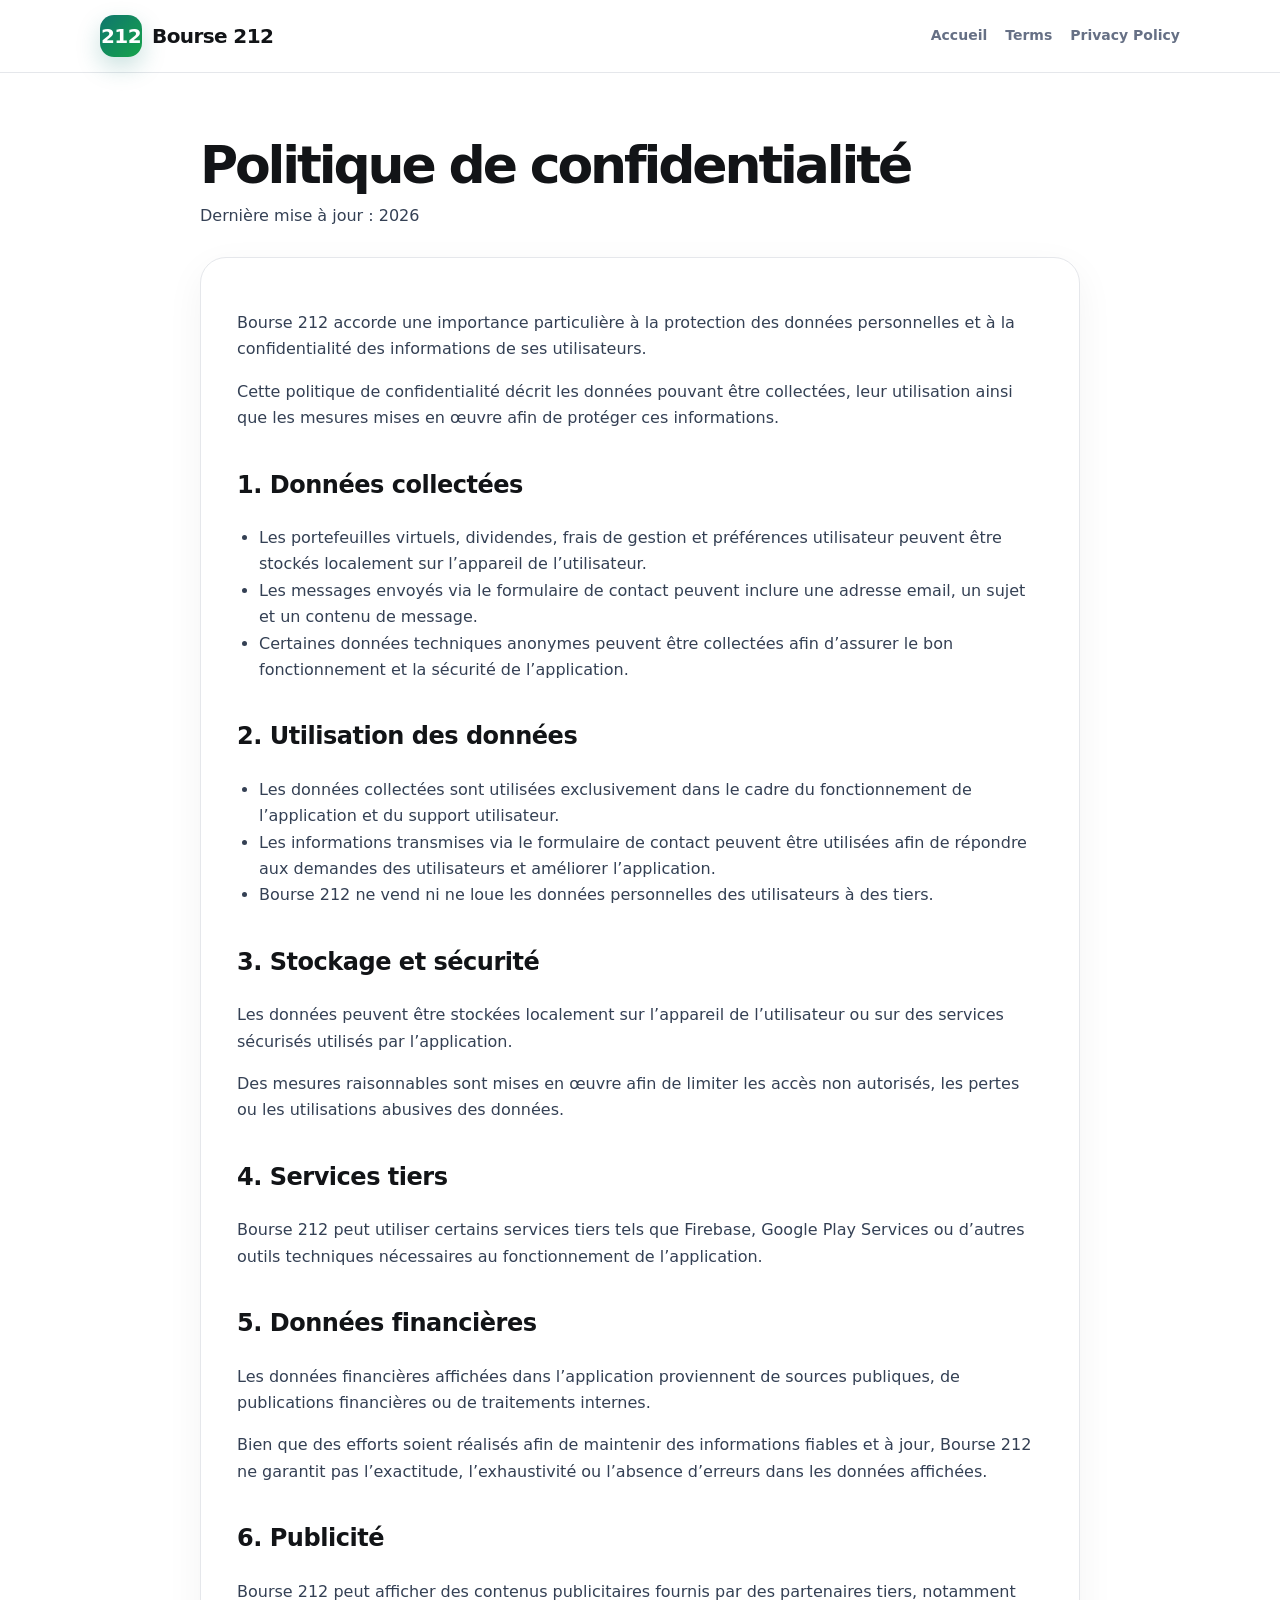
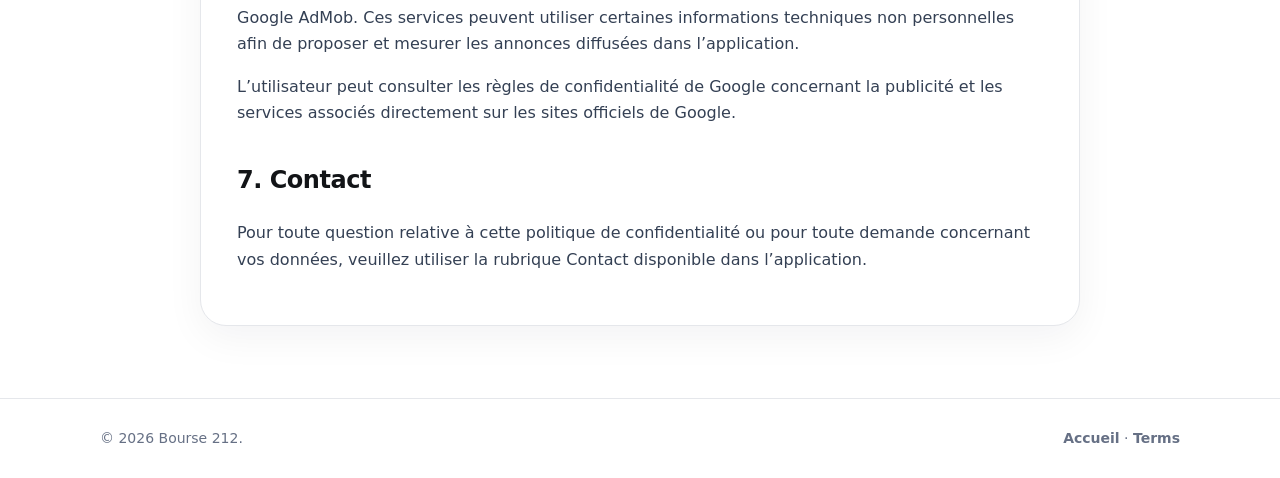
==== privacy_policy.html @ 84900bec "Initial website" ====
<!doctype html>
<html lang="fr">
<head>
  <meta charset="utf-8">
  <meta name="viewport" content="width=device-width, initial-scale=1">
  <title>Politique de confidentialité — Bourse 212</title>
  <link rel="stylesheet" href="styles.css">
</head>
<body>
<header class="header"><div class="container nav"><a class="brand" href="index.html"><span class="logo">212</span><span>Bourse 212</span></a><nav class="nav-links"><a href="index.html">Accueil</a><a href="terms.html">Terms</a><a href="privacy_policy.html">Privacy Policy</a></nav></div></header>
<main class="content-page"><div class="container article"><div class="page-header"><h1>Politique de confidentialité</h1><p class="section-intro">Dernière mise à jour : 2026</p></div><article class="article-card">
<p>Bourse 212 accorde une importance particulière à la protection des données personnelles et à la confidentialité des informations de ses utilisateurs.</p><p>Cette politique de confidentialité décrit les données pouvant être collectées, leur utilisation ainsi que les mesures mises en œuvre afin de protéger ces informations.</p>
<h2>1. Données collectées</h2><ul><li>Les portefeuilles virtuels, dividendes, frais de gestion et préférences utilisateur peuvent être stockés localement sur l’appareil de l’utilisateur.</li><li>Les messages envoyés via le formulaire de contact peuvent inclure une adresse email, un sujet et un contenu de message.</li><li>Certaines données techniques anonymes peuvent être collectées afin d’assurer le bon fonctionnement et la sécurité de l’application.</li></ul>
<h2>2. Utilisation des données</h2><ul><li>Les données collectées sont utilisées exclusivement dans le cadre du fonctionnement de l’application et du support utilisateur.</li><li>Les informations transmises via le formulaire de contact peuvent être utilisées afin de répondre aux demandes des utilisateurs et améliorer l’application.</li><li>Bourse 212 ne vend ni ne loue les données personnelles des utilisateurs à des tiers.</li></ul>
<h2>3. Stockage et sécurité</h2><p>Les données peuvent être stockées localement sur l’appareil de l’utilisateur ou sur des services sécurisés utilisés par l’application.</p><p>Des mesures raisonnables sont mises en œuvre afin de limiter les accès non autorisés, les pertes ou les utilisations abusives des données.</p>
<h2>4. Services tiers</h2><p>Bourse 212 peut utiliser certains services tiers tels que Firebase, Google Play Services ou d’autres outils techniques nécessaires au fonctionnement de l’application.</p>
<h2>5. Données financières</h2><p>Les données financières affichées dans l’application proviennent de sources publiques, de publications financières ou de traitements internes.</p><p>Bien que des efforts soient réalisés afin de maintenir des informations fiables et à jour, Bourse 212 ne garantit pas l’exactitude, l’exhaustivité ou l’absence d’erreurs dans les données affichées.</p>
<h2>6. Publicité</h2><p>Bourse 212 peut afficher des contenus publicitaires fournis par des partenaires tiers, notamment Google AdMob. Ces services peuvent utiliser certaines informations techniques non personnelles afin de proposer et mesurer les annonces diffusées dans l’application.</p><p>L’utilisateur peut consulter les règles de confidentialité de Google concernant la publicité et les services associés directement sur les sites officiels de Google.</p>
<h2>7. Contact</h2><p>Pour toute question relative à cette politique de confidentialité ou pour toute demande concernant vos données, veuillez utiliser la rubrique Contact disponible dans l’application.</p>
</article></div></main>
<footer class="footer"><div class="container footer-row"><span>© 2026 Bourse 212.</span><span><a href="index.html">Accueil</a> · <a href="terms.html">Terms</a></span></div></footer>
</body></html>
---- styles.css ----
:root {
  --bg: #ffffff;
  --text: #121417;
  --muted: #667085;
  --soft: #f6f8fb;
  --card: #ffffff;
  --border: #e5e7eb;
  --primary: #0f766e;
  --primary-dark: #0b5f59;
  --accent: #ecfdf5;
  --shadow: 0 18px 50px rgba(15, 23, 42, 0.08);
}

* { box-sizing: border-box; }
body {
  margin: 0;
  font-family: Inter, system-ui, -apple-system, BlinkMacSystemFont, "Segoe UI", sans-serif;
  color: var(--text);
  background: var(--bg);
  line-height: 1.65;
}

a { color: inherit; text-decoration: none; }
.container { width: min(1080px, calc(100% - 32px)); margin: 0 auto; }

.header {
  position: sticky;
  top: 0;
  z-index: 10;
  background: rgba(255,255,255,0.9);
  backdrop-filter: blur(12px);
  border-bottom: 1px solid var(--border);
}
.nav {
  min-height: 72px;
  padding: 10px 0;
  display: flex;
  align-items: center;
  justify-content: space-between;
  gap: 20px;
}
.brand { display: flex; align-items: center; gap: 12px; font-weight: 800; letter-spacing: -0.03em; font-size: 20px; }
.logo {
  width: 42px; height: 42px; border-radius: 14px;
  display: grid; place-items: center;
  color: white; background: linear-gradient(135deg, var(--primary), #16a34a);
  font-weight: 900; box-shadow: 0 10px 24px rgba(15,118,110,0.22);
}
.nav-links { display: flex; gap: 18px; color: var(--muted); font-weight: 600; font-size: 14px; }
.nav-links a:hover { color: var(--primary); }

.hero { padding: 72px 0 44px; background: radial-gradient(circle at top right, #dcfce7, transparent 34%), linear-gradient(180deg, #fff, #f8fafc); }
.hero-grid { display: grid; grid-template-columns: 1.1fr 0.9fr; gap: 42px; align-items: center; }
.badge { display: inline-flex; padding: 8px 12px; border-radius: 999px; color: var(--primary-dark); background: var(--accent); font-weight: 800; font-size: 13px; }
h1 { font-size: clamp(42px, 6vw, 68px); line-height: 1.03; margin: 18px 0; letter-spacing: -0.06em; }
.lead { font-size: 18px; color: #475467; max-width: 680px; }
.actions { display: flex; flex-wrap: wrap; gap: 12px; margin-top: 28px; }
.btn { padding: 13px 18px; border-radius: 16px; font-weight: 800; border: 1px solid var(--border); }
.btn.primary { background: var(--primary); color: white; border-color: var(--primary); }
.btn.primary:hover { background: var(--primary-dark); }
.btn.secondary { background: white; color: var(--text); }

.phone-card { background: var(--card); border: 1px solid var(--border); border-radius: 32px; padding: 20px; box-shadow: var(--shadow); }
.mock-screen { border-radius: 26px; background: #f8fafc; padding: 18px; border: 1px solid var(--border); }
.mock-title { display: flex; align-items: center; justify-content: space-between; margin-bottom: 18px; font-weight: 800; }
.metric { background: white; border: 1px solid var(--border); border-radius: 22px; padding: 16px; margin-bottom: 12px; }
.metric small { color: var(--muted); font-weight: 700; }
.metric strong { display: block; font-size: 26px; margin-top: 4px; }
.up { color: #15803d; } .down { color: #b42318; }
.bars { display: grid; gap: 10px; margin-top: 14px; }
.bar { height: 10px; border-radius: 999px; background: #e5e7eb; overflow: hidden; }
.bar span { display: block; height: 100%; background: var(--primary); border-radius: inherit; }

.section { padding: 64px 0; }
.section.soft { background: var(--soft); }
.section h2 { font-size: clamp(28px, 4vw, 42px); line-height: 1.12; letter-spacing: -0.04em; margin: 0 0 12px; }
.section-intro { color: var(--muted); max-width: 720px; margin: 0 0 28px; }
.cards { display: grid; grid-template-columns: repeat(3, 1fr); gap: 18px; }
.card { background: white; border: 1px solid var(--border); border-radius: 24px; padding: 22px; box-shadow: 0 10px 30px rgba(15,23,42,0.04); }
.card h3 { margin: 0 0 8px; font-size: 18px; }
.card p { margin: 0; color: var(--muted); }

.content-page { padding: 48px 0 72px; }
.page-header { margin-bottom: 28px; }
.page-header h1 { font-size: clamp(34px, 5vw, 52px); margin-bottom: 10px; }
.article { max-width: 880px; }
.article-card { background: white; border: 1px solid var(--border); border-radius: 26px; padding: clamp(22px, 4vw, 36px); box-shadow: 0 12px 38px rgba(15,23,42,0.05); }
.article h2 { margin-top: 34px; font-size: 24px; letter-spacing: -0.02em; }
.article p, .article li { color: #344054; }
.article ul { padding-left: 22px; }
.notice { background: #fffbeb; border: 1px solid #fde68a; color: #78350f; padding: 16px; border-radius: 18px; }

.footer { border-top: 1px solid var(--border); padding: 28px 0; color: var(--muted); font-size: 14px; }
.footer-row { display: flex; justify-content: space-between; gap: 18px; flex-wrap: wrap; }
.footer a { font-weight: 700; }

@media (max-width: 820px) {
  .hero-grid, .cards { grid-template-columns: 1fr; }
  .nav { height: auto; padding: 16px 0; align-items: flex-start; }
  .nav-links { flex-wrap: wrap; justify-content: flex-end; }
  .hero { padding-top: 48px; }
}

.brand {
  display: flex;
  align-items: center;
  gap: 10px;
  text-decoration: none;
}

.brand-logo {
  width: 100px;
  height: 100px;
  object-fit: contain;
}

.screenshots {
  margin-top: 40px;
  display: flex;
  gap: 18px;
  overflow-x: auto;
  padding-bottom: 10px;
  scroll-behavior: smooth;
}

.screenshots::-webkit-scrollbar {
  height: 8px;
}

.screenshots::-webkit-scrollbar-thumb {
  background: #d1d5db;
  border-radius: 999px;
}

.screenshots img {
  height: 420px;
  width: auto;
  border-radius: 24px;
  flex-shrink: 0;
  box-shadow: 0 10px 30px rgba(0,0,0,0.08);
  transition: transform 0.25s ease;
  border: 1px solid #e5e7eb;
  background: white;
}

.screenshots img:hover {
  transform: translateY(-4px);
}

@media (max-width: 768px) {
  .screenshots img {
    height: 360px;
  }
}
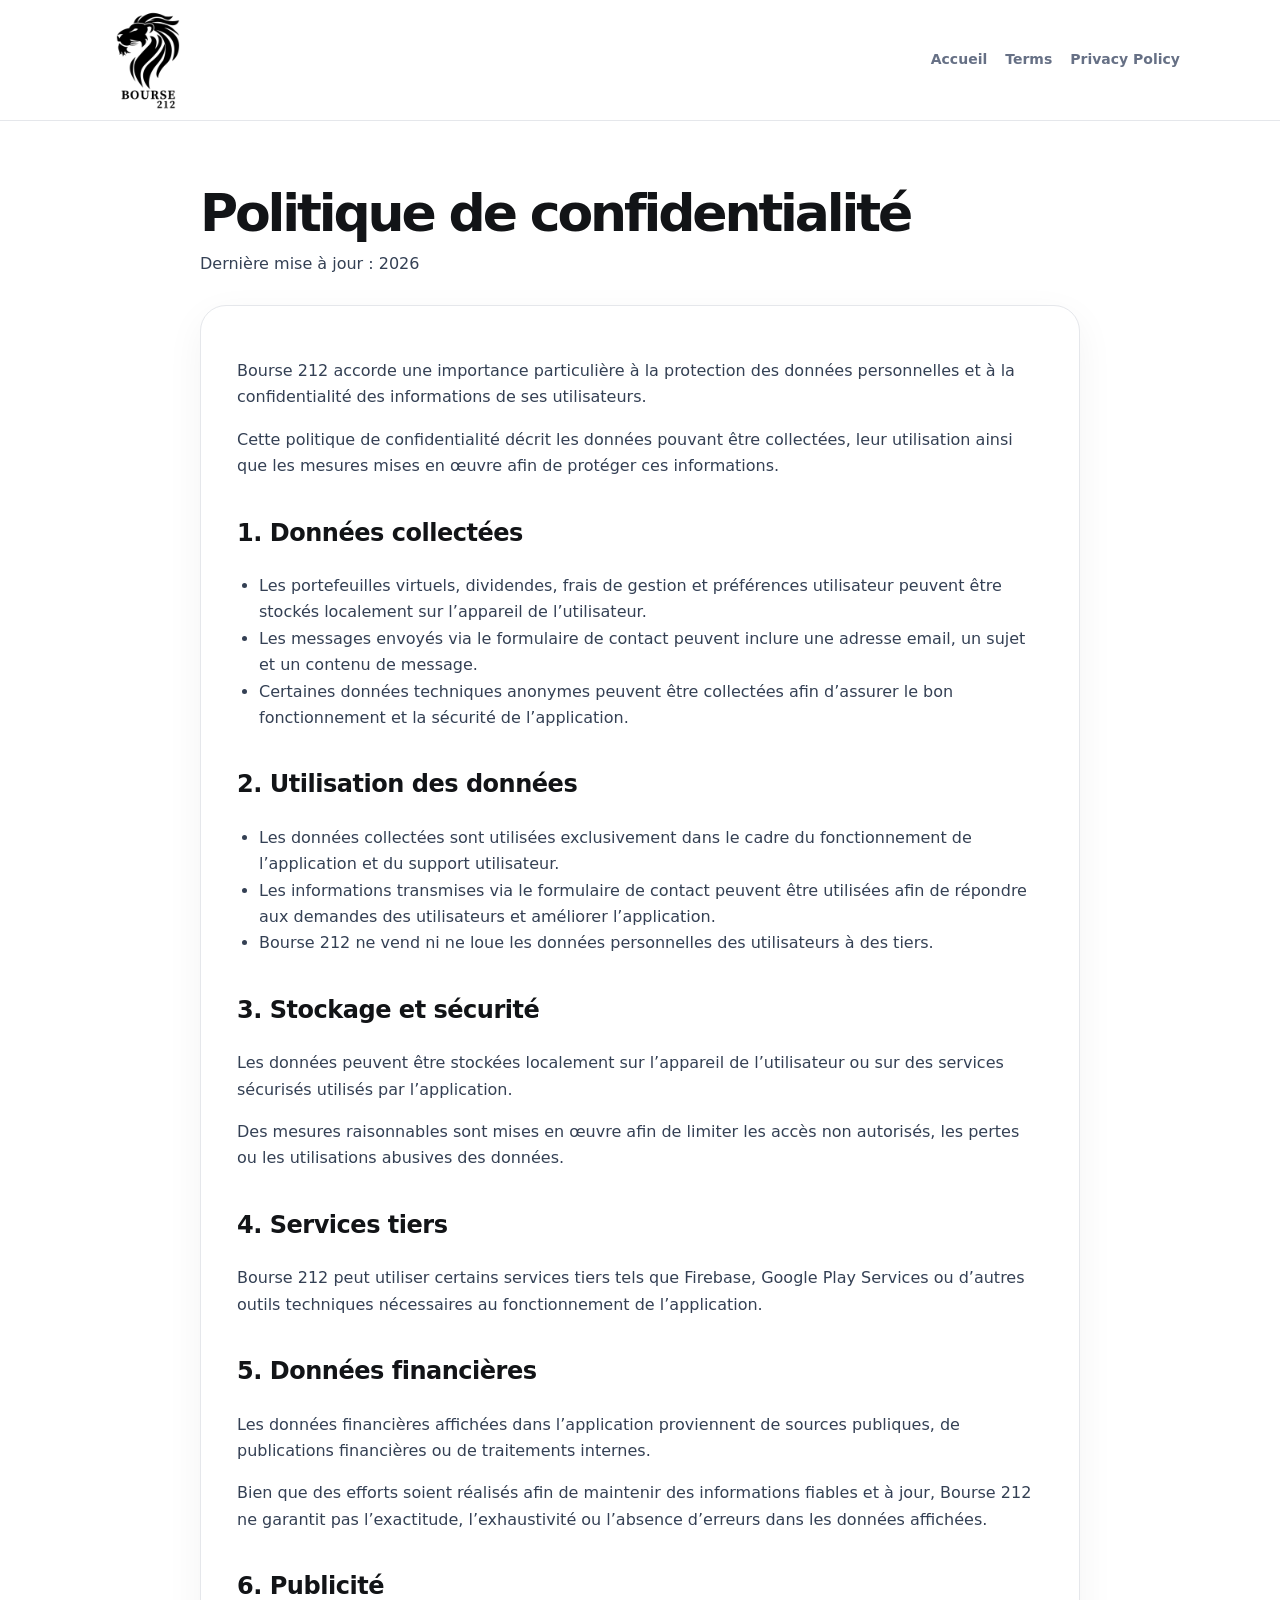
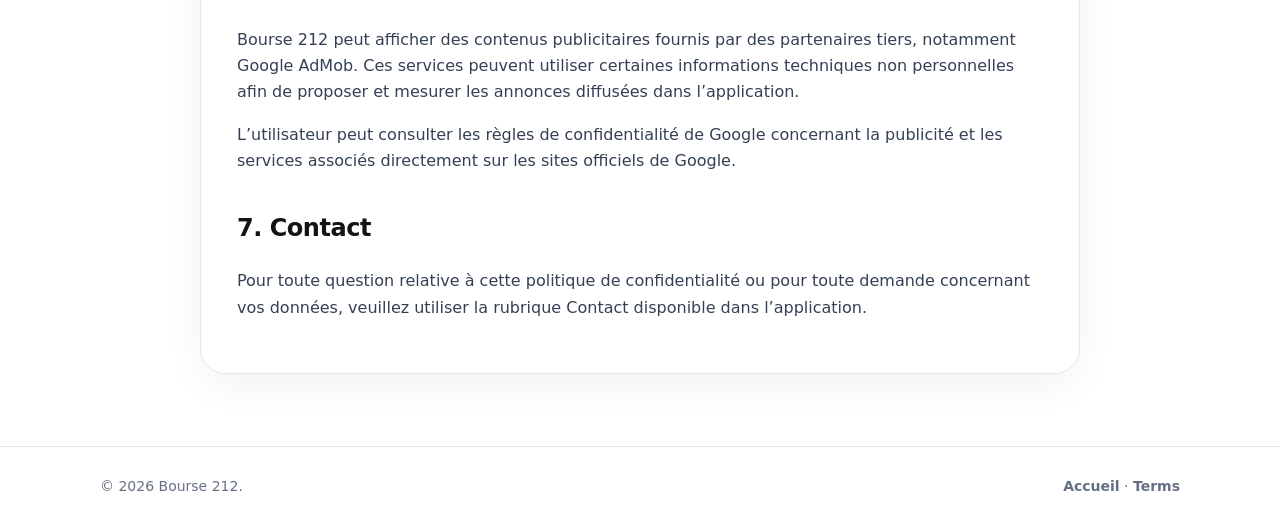
==== commit aabd4347: "fix css path 3" ====
--- a/privacy_policy.html
+++ b/privacy_policy.html
@@ -4,10 +4,15 @@
   <meta charset="utf-8">
   <meta name="viewport" content="width=device-width, initial-scale=1">
   <title>Politique de confidentialité — Bourse 212</title>
-  <link rel="stylesheet" href="styles.css">
+  <link rel="stylesheet" href="./style.css" />
 </head>
 <body>
-<header class="header"><div class="container nav"><a class="brand" href="index.html"><span class="logo">212</span><span>Bourse 212</span></a><nav class="nav-links"><a href="index.html">Accueil</a><a href="terms.html">Terms</a><a href="privacy_policy.html">Privacy Policy</a></nav></div></header>
+<header class="header">
+  <div class="container nav">
+    <a class="brand" href="index.html">
+      <img src="assets/logo.png" alt="Bourse 212 Logo" class="brand-logo">
+    </a><nav class="nav-links">
+      <a href="index.html">Accueil</a><a href="terms.html">Terms</a><a href="privacy_policy.html">Privacy Policy</a></nav></div></header>
 <main class="content-page"><div class="container article"><div class="page-header"><h1>Politique de confidentialité</h1><p class="section-intro">Dernière mise à jour : 2026</p></div><article class="article-card">
 <p>Bourse 212 accorde une importance particulière à la protection des données personnelles et à la confidentialité des informations de ses utilisateurs.</p><p>Cette politique de confidentialité décrit les données pouvant être collectées, leur utilisation ainsi que les mesures mises en œuvre afin de protéger ces informations.</p>
 <h2>1. Données collectées</h2><ul><li>Les portefeuilles virtuels, dividendes, frais de gestion et préférences utilisateur peuvent être stockés localement sur l’appareil de l’utilisateur.</li><li>Les messages envoyés via le formulaire de contact peuvent inclure une adresse email, un sujet et un contenu de message.</li><li>Certaines données techniques anonymes peuvent être collectées afin d’assurer le bon fonctionnement et la sécurité de l’application.</li></ul>
--- a/style.css
+++ b/style.css
@@ -0,0 +1,154 @@
+:root {
+  --bg: #ffffff;
+  --text: #121417;
+  --muted: #667085;
+  --soft: #f6f8fb;
+  --card: #ffffff;
+  --border: #e5e7eb;
+  --primary: #0f766e;
+  --primary-dark: #0b5f59;
+  --accent: #ecfdf5;
+  --shadow: 0 18px 50px rgba(15, 23, 42, 0.08);
+}
+
+* { box-sizing: border-box; }
+body {
+  margin: 0;
+  font-family: Inter, system-ui, -apple-system, BlinkMacSystemFont, "Segoe UI", sans-serif;
+  color: var(--text);
+  background: var(--bg);
+  line-height: 1.65;
+}
+
+a { color: inherit; text-decoration: none; }
+.container { width: min(1080px, calc(100% - 32px)); margin: 0 auto; }
+
+.header {
+  position: sticky;
+  top: 0;
+  z-index: 10;
+  background: rgba(255,255,255,0.9);
+  backdrop-filter: blur(12px);
+  border-bottom: 1px solid var(--border);
+}
+.nav {
+  min-height: 72px;
+  padding: 10px 0;
+  display: flex;
+  align-items: center;
+  justify-content: space-between;
+  gap: 20px;
+}
+.brand { display: flex; align-items: center; gap: 12px; font-weight: 800; letter-spacing: -0.03em; font-size: 20px; }
+.logo {
+  width: 42px; height: 42px; border-radius: 14px;
+  display: grid; place-items: center;
+  color: white; background: linear-gradient(135deg, var(--primary), #16a34a);
+  font-weight: 900; box-shadow: 0 10px 24px rgba(15,118,110,0.22);
+}
+.nav-links { display: flex; gap: 18px; color: var(--muted); font-weight: 600; font-size: 14px; }
+.nav-links a:hover { color: var(--primary); }
+
+.hero { padding: 72px 0 44px; background: radial-gradient(circle at top right, #dcfce7, transparent 34%), linear-gradient(180deg, #fff, #f8fafc); }
+.hero-grid { display: grid; grid-template-columns: 1.1fr 0.9fr; gap: 42px; align-items: center; }
+.badge { display: inline-flex; padding: 8px 12px; border-radius: 999px; color: var(--primary-dark); background: var(--accent); font-weight: 800; font-size: 13px; }
+h1 { font-size: clamp(42px, 6vw, 68px); line-height: 1.03; margin: 18px 0; letter-spacing: -0.06em; }
+.lead { font-size: 18px; color: #475467; max-width: 680px; }
+.actions { display: flex; flex-wrap: wrap; gap: 12px; margin-top: 28px; }
+.btn { padding: 13px 18px; border-radius: 16px; font-weight: 800; border: 1px solid var(--border); }
+.btn.primary { background: var(--primary); color: white; border-color: var(--primary); }
+.btn.primary:hover { background: var(--primary-dark); }
+.btn.secondary { background: white; color: var(--text); }
+
+.phone-card { background: var(--card); border: 1px solid var(--border); border-radius: 32px; padding: 20px; box-shadow: var(--shadow); }
+.mock-screen { border-radius: 26px; background: #f8fafc; padding: 18px; border: 1px solid var(--border); }
+.mock-title { display: flex; align-items: center; justify-content: space-between; margin-bottom: 18px; font-weight: 800; }
+.metric { background: white; border: 1px solid var(--border); border-radius: 22px; padding: 16px; margin-bottom: 12px; }
+.metric small { color: var(--muted); font-weight: 700; }
+.metric strong { display: block; font-size: 26px; margin-top: 4px; }
+.up { color: #15803d; } .down { color: #b42318; }
+.bars { display: grid; gap: 10px; margin-top: 14px; }
+.bar { height: 10px; border-radius: 999px; background: #e5e7eb; overflow: hidden; }
+.bar span { display: block; height: 100%; background: var(--primary); border-radius: inherit; }
+
+.section { padding: 64px 0; }
+.section.soft { background: var(--soft); }
+.section h2 { font-size: clamp(28px, 4vw, 42px); line-height: 1.12; letter-spacing: -0.04em; margin: 0 0 12px; }
+.section-intro { color: var(--muted); max-width: 720px; margin: 0 0 28px; }
+.cards { display: grid; grid-template-columns: repeat(3, 1fr); gap: 18px; }
+.card { background: white; border: 1px solid var(--border); border-radius: 24px; padding: 22px; box-shadow: 0 10px 30px rgba(15,23,42,0.04); }
+.card h3 { margin: 0 0 8px; font-size: 18px; }
+.card p { margin: 0; color: var(--muted); }
+
+.content-page { padding: 48px 0 72px; }
+.page-header { margin-bottom: 28px; }
+.page-header h1 { font-size: clamp(34px, 5vw, 52px); margin-bottom: 10px; }
+.article { max-width: 880px; }
+.article-card { background: white; border: 1px solid var(--border); border-radius: 26px; padding: clamp(22px, 4vw, 36px); box-shadow: 0 12px 38px rgba(15,23,42,0.05); }
+.article h2 { margin-top: 34px; font-size: 24px; letter-spacing: -0.02em; }
+.article p, .article li { color: #344054; }
+.article ul { padding-left: 22px; }
+.notice { background: #fffbeb; border: 1px solid #fde68a; color: #78350f; padding: 16px; border-radius: 18px; }
+
+.footer { border-top: 1px solid var(--border); padding: 28px 0; color: var(--muted); font-size: 14px; }
+.footer-row { display: flex; justify-content: space-between; gap: 18px; flex-wrap: wrap; }
+.footer a { font-weight: 700; }
+
+@media (max-width: 820px) {
+  .hero-grid, .cards { grid-template-columns: 1fr; }
+  .nav { height: auto; padding: 16px 0; align-items: flex-start; }
+  .nav-links { flex-wrap: wrap; justify-content: flex-end; }
+  .hero { padding-top: 48px; }
+}
+
+.brand {
+  display: flex;
+  align-items: center;
+  gap: 10px;
+  text-decoration: none;
+}
+
+.brand-logo {
+  width: 100px;
+  height: 100px;
+  object-fit: contain;
+}
+
+.screenshots {
+  margin-top: 40px;
+  display: flex;
+  gap: 18px;
+  overflow-x: auto;
+  padding-bottom: 10px;
+  scroll-behavior: smooth;
+}
+
+.screenshots::-webkit-scrollbar {
+  height: 8px;
+}
+
+.screenshots::-webkit-scrollbar-thumb {
+  background: #d1d5db;
+  border-radius: 999px;
+}
+
+.screenshots img {
+  height: 420px;
+  width: auto;
+  border-radius: 24px;
+  flex-shrink: 0;
+  box-shadow: 0 10px 30px rgba(0,0,0,0.08);
+  transition: transform 0.25s ease;
+  border: 1px solid #e5e7eb;
+  background: white;
+}
+
+.screenshots img:hover {
+  transform: translateY(-4px);
+}
+
+@media (max-width: 768px) {
+  .screenshots img {
+    height: 360px;
+  }
+}
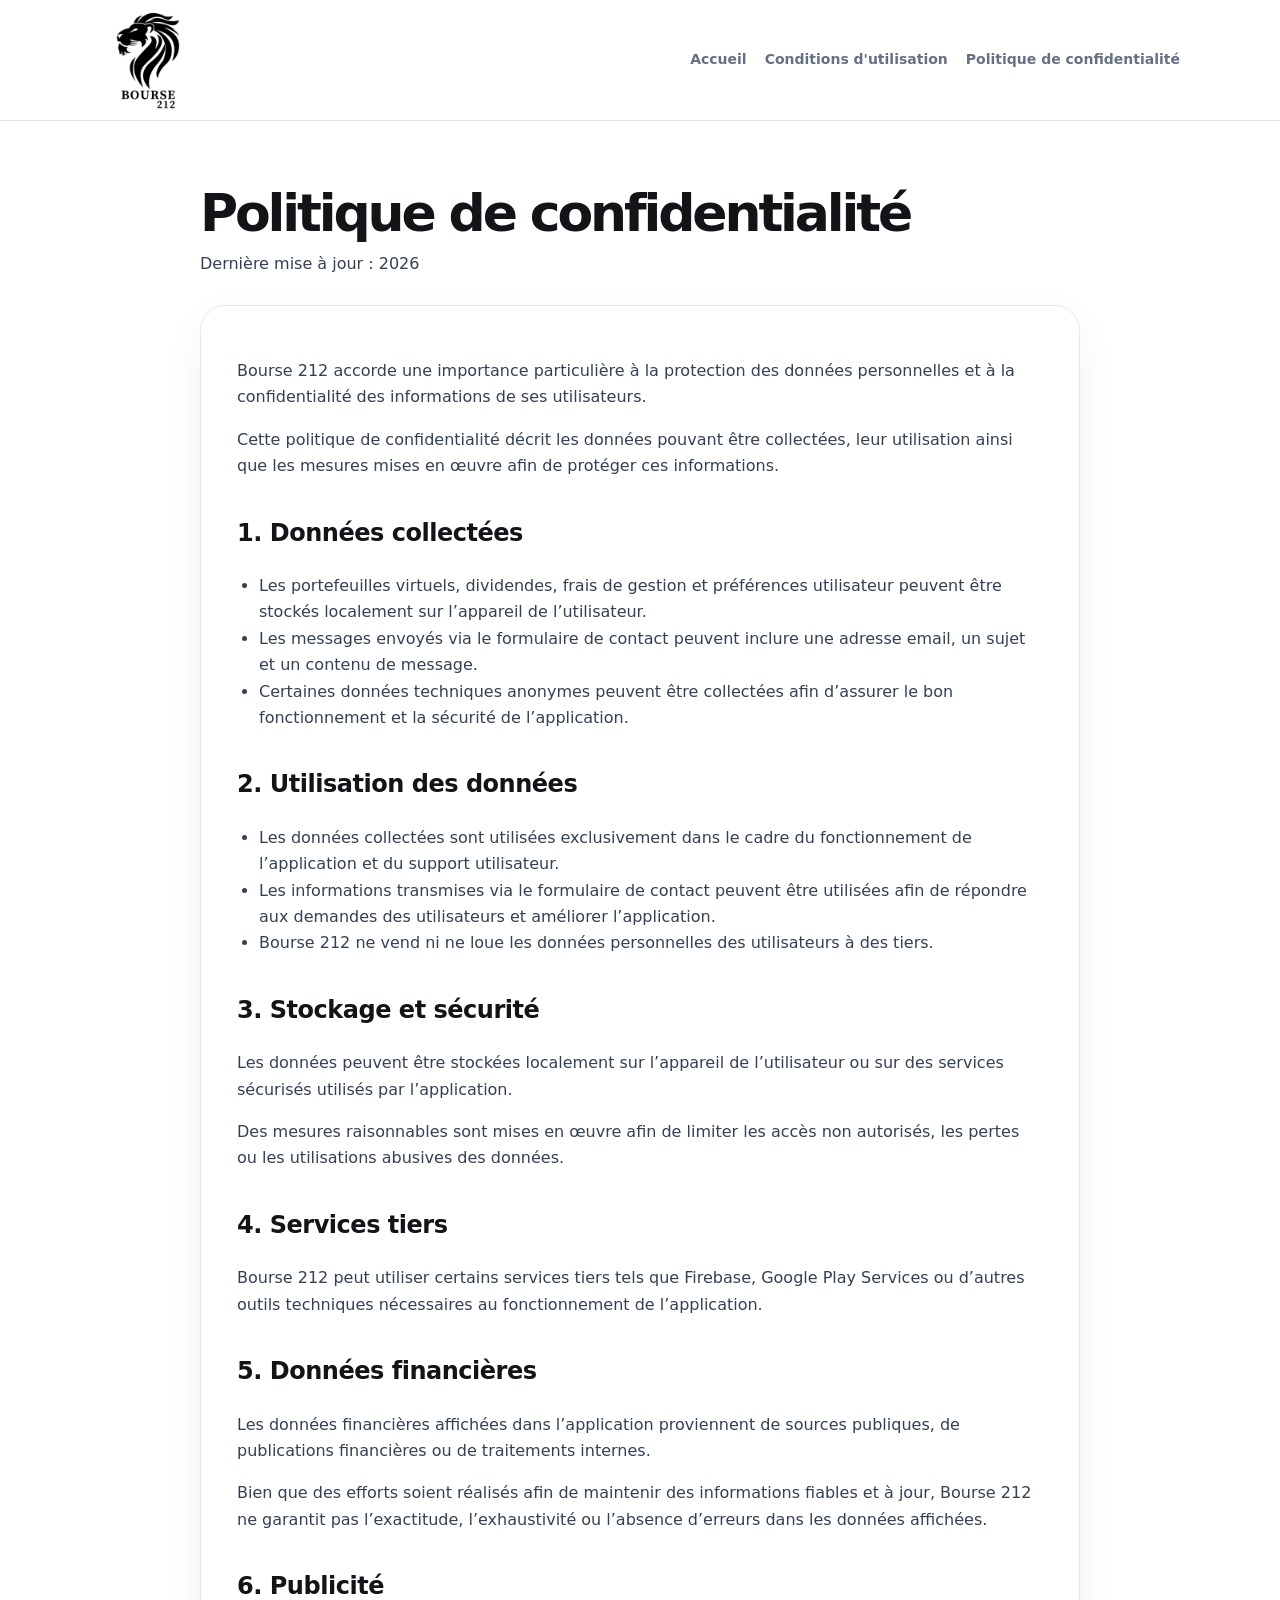
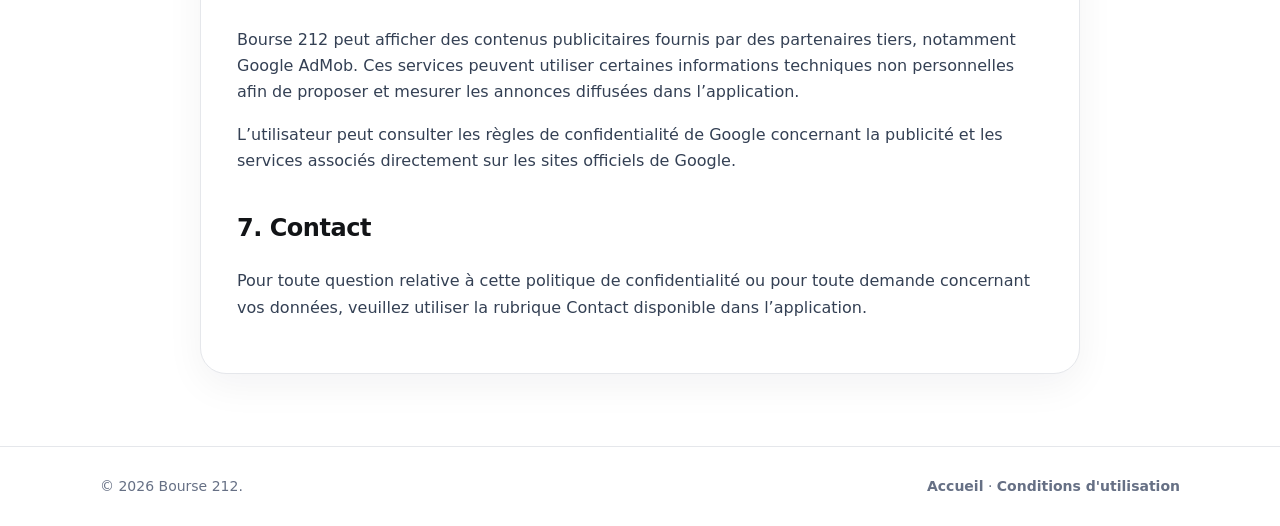
==== commit 58607df1: "fix css path 4" ====
--- a/privacy_policy.html
+++ b/privacy_policy.html
@@ -12,7 +12,7 @@
     <a class="brand" href="index.html">
       <img src="assets/logo.png" alt="Bourse 212 Logo" class="brand-logo">
     </a><nav class="nav-links">
-      <a href="index.html">Accueil</a><a href="terms.html">Terms</a><a href="privacy_policy.html">Privacy Policy</a></nav></div></header>
+      <a href="index.html">Accueil</a><a href="terms.html">Conditions d'utilisation</a><a href="privacy_policy.html">Politique de confidentialité</a></nav></div></header>
 <main class="content-page"><div class="container article"><div class="page-header"><h1>Politique de confidentialité</h1><p class="section-intro">Dernière mise à jour : 2026</p></div><article class="article-card">
 <p>Bourse 212 accorde une importance particulière à la protection des données personnelles et à la confidentialité des informations de ses utilisateurs.</p><p>Cette politique de confidentialité décrit les données pouvant être collectées, leur utilisation ainsi que les mesures mises en œuvre afin de protéger ces informations.</p>
 <h2>1. Données collectées</h2><ul><li>Les portefeuilles virtuels, dividendes, frais de gestion et préférences utilisateur peuvent être stockés localement sur l’appareil de l’utilisateur.</li><li>Les messages envoyés via le formulaire de contact peuvent inclure une adresse email, un sujet et un contenu de message.</li><li>Certaines données techniques anonymes peuvent être collectées afin d’assurer le bon fonctionnement et la sécurité de l’application.</li></ul>
@@ -23,5 +23,5 @@
 <h2>6. Publicité</h2><p>Bourse 212 peut afficher des contenus publicitaires fournis par des partenaires tiers, notamment Google AdMob. Ces services peuvent utiliser certaines informations techniques non personnelles afin de proposer et mesurer les annonces diffusées dans l’application.</p><p>L’utilisateur peut consulter les règles de confidentialité de Google concernant la publicité et les services associés directement sur les sites officiels de Google.</p>
 <h2>7. Contact</h2><p>Pour toute question relative à cette politique de confidentialité ou pour toute demande concernant vos données, veuillez utiliser la rubrique Contact disponible dans l’application.</p>
 </article></div></main>
-<footer class="footer"><div class="container footer-row"><span>© 2026 Bourse 212.</span><span><a href="index.html">Accueil</a> · <a href="terms.html">Terms</a></span></div></footer>
+<footer class="footer"><div class="container footer-row"><span>© 2026 Bourse 212.</span><span><a href="index.html">Accueil</a> · <a href="terms.html">Conditions d'utilisation</a></span></div></footer>
 </body></html>
